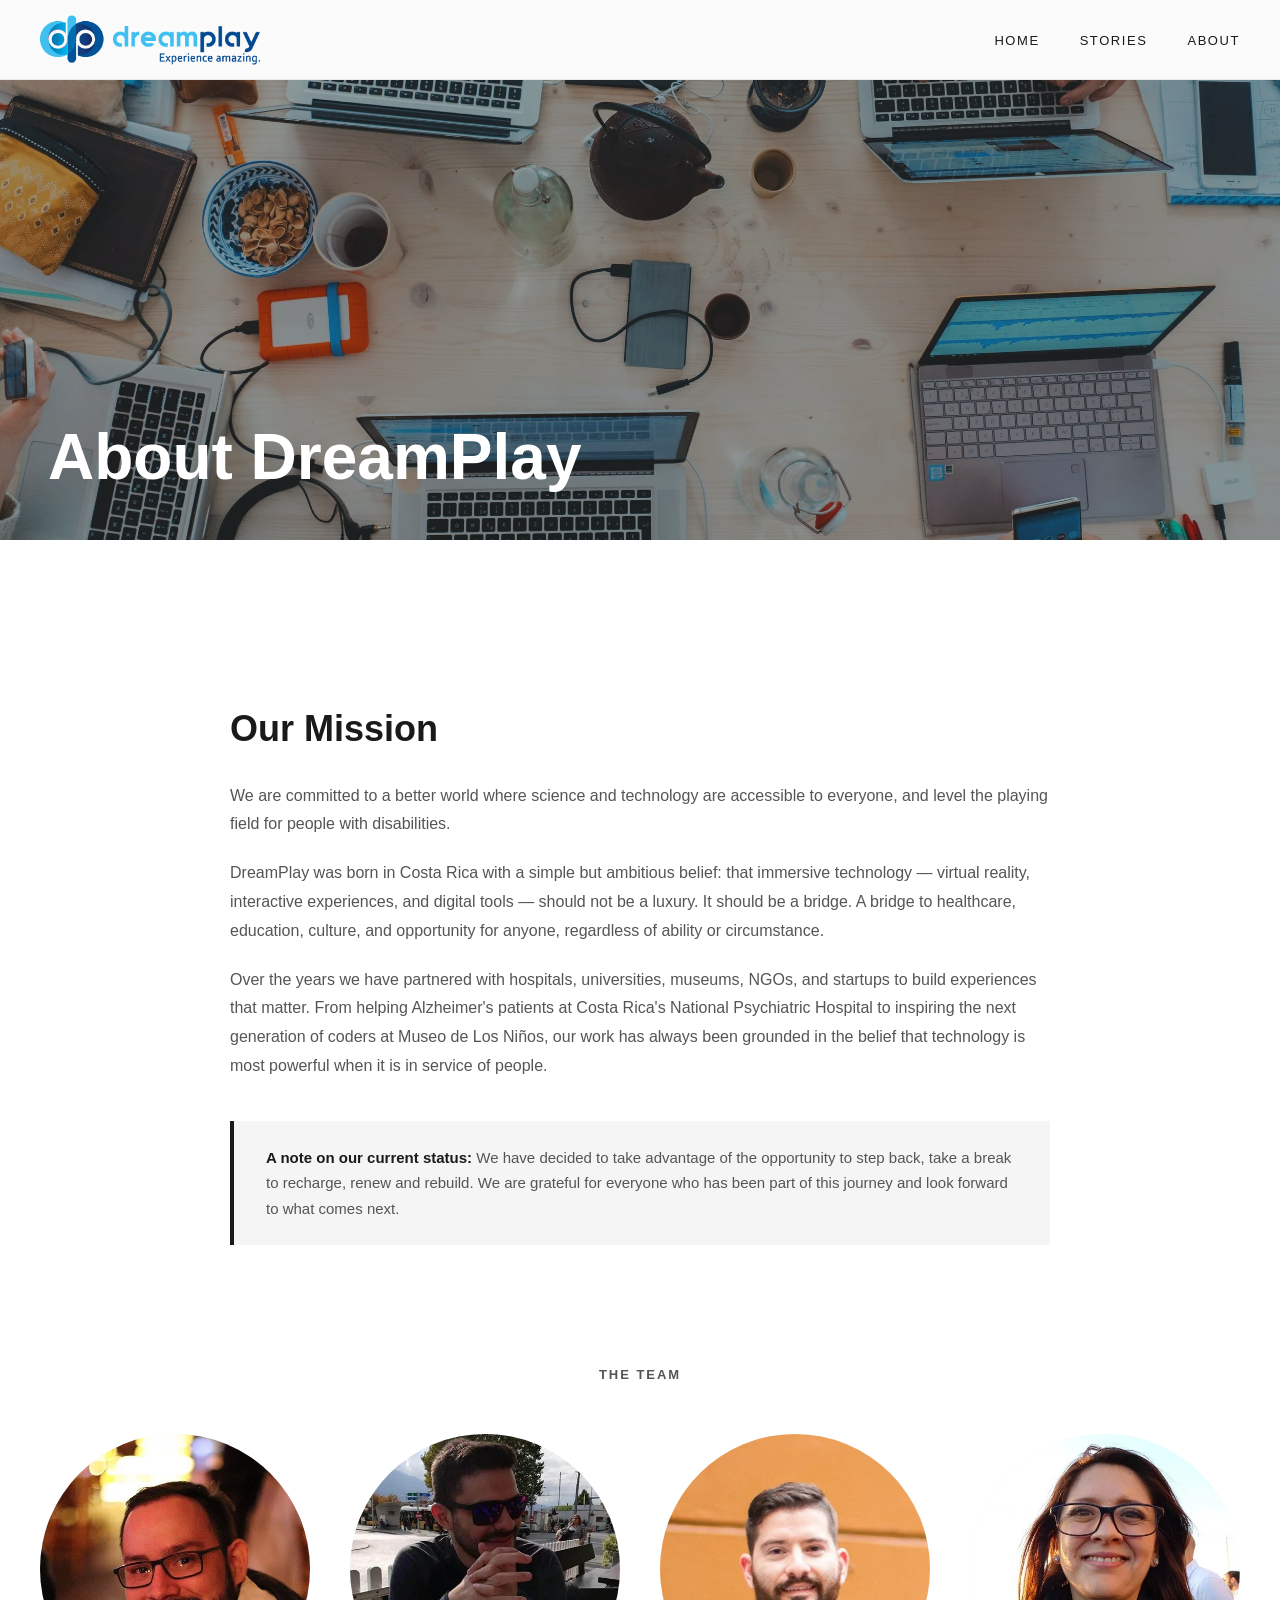
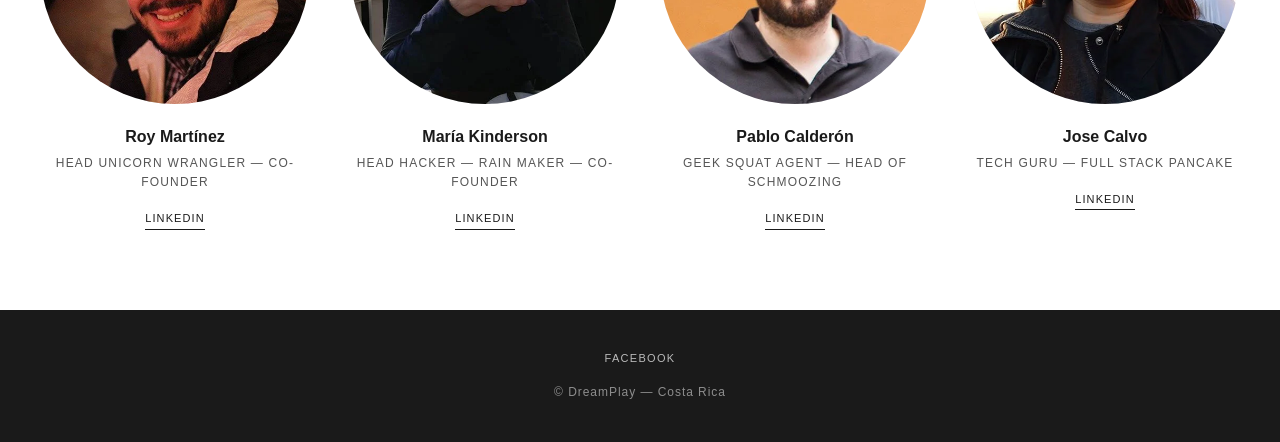
==== about.html @ cca4c224 "first" ====
<!DOCTYPE html>
<html lang="en">
<head>
  <meta charset="UTF-8" />
  <meta name="viewport" content="width=device-width, initial-scale=1.0" />
  <title>About — DreamPlay</title>
  <meta name="description" content="About DreamPlay — a Costa Rica-based team making science and technology accessible to everyone." />
  <link rel="icon" type="image/png" href="images/logo.png" />
  <link rel="stylesheet" href="css/style.css" />
  <style>
    /* About-specific overrides */
    .hiatus-notice {
      background: var(--light-gray);
      border-left: 4px solid var(--black);
      padding: 24px 32px;
      margin: 40px 0;
      font-size: 15px;
      color: var(--gray);
      line-height: 1.7;
    }
    .hiatus-notice strong { color: var(--black); }

  </style>
</head>
<body>

  <!-- HEADER -->
  <header class="site-header">
    <a class="logo" href="index.html">
      <img src="images/logo.png" alt="DreamPlay" />
    </a>
    <nav aria-label="Primary">
      <ul class="site-nav">
        <li><a href="index.html">Home</a></li>
        <li><a href="stories.html">Stories</a></li>
        <li><a href="about.html">About</a></li>
      </ul>
    </nav>
    <button class="hamburger" aria-label="Open menu">
      <span></span><span></span><span></span>
    </button>
  </header>

  <!-- MOBILE NAV -->
  <nav class="mobile-nav" aria-label="Mobile">
    <a href="index.html">Home</a>
    <a href="stories.html">Stories</a>
    <a href="about.html">About</a>
  </nav>

  <!-- HERO -->
  <div class="about-hero" style="padding-top: var(--nav-height);">
    <img src="images/marvin-meyer.jpg" alt="Team at work" />
    <div class="about-hero-overlay">
      <h1>About DreamPlay</h1>
    </div>
  </div>

  <main class="page-content">

    <!-- MISSION -->
    <section class="about-section">
      <h2>Our Mission</h2>
      <p>
        We are committed to a better world where science and technology are accessible to everyone,
        and level the playing field for people with disabilities.
      </p>
      <p>
        DreamPlay was born in Costa Rica with a simple but ambitious belief: that immersive
        technology — virtual reality, interactive experiences, and digital tools — should not be
        a luxury. It should be a bridge. A bridge to healthcare, education, culture, and opportunity
        for anyone, regardless of ability or circumstance.
      </p>
      <p>
        Over the years we have partnered with hospitals, universities, museums, NGOs, and startups
        to build experiences that matter. From helping Alzheimer's patients at Costa Rica's National
        Psychiatric Hospital to inspiring the next generation of coders at Museo de Los Niños, our
        work has always been grounded in the belief that technology is most powerful when it is in
        service of people.
      </p>

      <div class="hiatus-notice">
        <strong>A note on our current status:</strong> We have decided to take advantage of the
        opportunity to step back, take a break to recharge, renew and rebuild. We are grateful for
        everyone who has been part of this journey and look forward to what comes next.
      </div>
    </section>

    <!-- TEAM -->
    <section class="team-section">
      <h2>The Team</h2>
      <div class="team-grid">

        <!-- Roy Martínez -->
        <div class="team-card">
          <div class="avatar">
            <img src="images/team-photo.jpg" alt="Roy Martínez" />
          </div>
          <h3>Roy Martínez</h3>
          <p class="role">Head Unicorn Wrangler &mdash; Co-founder</p>
          <a class="linkedin"
             href="https://www.linkedin.com/in/roymartinezblanco"
             target="_blank" rel="noopener">
            LinkedIn
          </a>
        </div>

        <!-- María Kinderson -->
        <div class="team-card">
          <div class="avatar">
            <img src="images/whatsapp-20201124-a.jpg" alt="María Kinderson" />
          </div>
          <h3>María Kinderson</h3>
          <p class="role">Head Hacker &mdash; Rain Maker &mdash; Co-founder</p>
          <a class="linkedin"
             href="https://www.linkedin.com/in/mkinderson"
             target="_blank" rel="noopener">
            LinkedIn
          </a>
        </div>

        <!-- Pablo Calderón -->
        <div class="team-card">
          <div class="avatar">
            <img src="images/whatsapp-20201124-c.jpg" alt="Pablo Calderón" />
          </div>
          <h3>Pablo Calderón</h3>
          <p class="role">Geek Squat Agent &mdash; Head of Schmoozing</p>
          <a class="linkedin"
             href="https://www.linkedin.com/in/pablo-calderon-73159a67"
             target="_blank" rel="noopener">
            LinkedIn
          </a>
        </div>

        <!-- Jose Calvo -->
        <div class="team-card">
          <div class="avatar">
            <img src="images/whatsapp-20201124-b.jpg" alt="Jose Calvo" />
          </div>
          <h3>Jose Calvo</h3>
          <p class="role">Tech Guru &mdash; Full Stack Pancake</p>
          <a class="linkedin"
             href="https://www.linkedin.com/in/jose-angel-c-25698660"
             target="_blank" rel="noopener">
            LinkedIn
          </a>
        </div>

      </div>
    </section>

  </main>

  <!-- FOOTER -->
  <footer class="site-footer">
    <div class="footer-social">
      <a href="https://www.facebook.com/dreamplaycr" target="_blank" rel="noopener">Facebook</a>
    </div>
    <p>&copy; DreamPlay &mdash; Costa Rica</p>
  </footer>

  <script src="js/main.js"></script>
</body>
</html>
---- css/style.css ----
/* ============================================================
   DreamPlay CR — Self-Hosted Static Site
   ============================================================ */

*, *::before, *::after { box-sizing: border-box; margin: 0; padding: 0; }

:root {
  --black: #1a1a1a;
  --white: #ffffff;
  --gray: #555;
  --light-gray: #f5f5f5;
  --accent: #e8e8e8;
  --font-body: 'Helvetica Neue', Helvetica, Arial, sans-serif;
  --max-width: 2200px;
  --nav-height: 80px;
}

html { scroll-behavior: smooth; }

body {
  font-family: var(--font-body);
  color: var(--black);
  background: var(--white);
  line-height: 1.6;
}

a { color: inherit; text-decoration: none; }
img { display: block; max-width: 100%; }

/* ─── HEADER / NAV ─── */
.site-header {
  position: fixed;
  top: 0; left: 0; right: 0;
  height: var(--nav-height);
  background: rgba(255,255,255,0.95);
  backdrop-filter: blur(6px);
  display: flex;
  align-items: center;
  justify-content: space-between;
  padding: 0 40px;
  z-index: 1000;
  border-bottom: 1px solid var(--accent);
}

.site-header .logo img {
  height: 50px;
  width: auto;
}

.site-nav {
  display: flex;
  gap: 40px;
  list-style: none;
}

.site-nav a {
  font-size: 13px;
  font-weight: 500;
  letter-spacing: 0.12em;
  text-transform: uppercase;
  color: var(--black);
  transition: opacity 0.2s;
}

.site-nav a:hover,
.site-nav a.active { opacity: 0.5; }

.hamburger {
  display: none;
  flex-direction: column;
  gap: 5px;
  cursor: pointer;
  padding: 4px;
}
.hamburger span {
  display: block;
  width: 24px;
  height: 2px;
  background: var(--black);
  transition: all 0.3s;
}

/* ─── MOBILE NAV ─── */
.mobile-nav {
  display: none;
  position: fixed;
  top: var(--nav-height);
  left: 0; right: 0;
  background: var(--white);
  border-bottom: 1px solid var(--accent);
  z-index: 999;
  padding: 24px 40px;
  flex-direction: column;
  gap: 20px;
}
.mobile-nav.open { display: flex; }
.mobile-nav a {
  font-size: 15px;
  font-weight: 500;
  letter-spacing: 0.1em;
  text-transform: uppercase;
}

/* ─── PAGE WRAPPER ─── */
.page-content {
  padding-top: var(--nav-height);
  max-width: var(--max-width);
  margin: 0 auto;
}

/* ─── HOME: GALLERY GRID ─── */
.gallery-section {
  padding: 60px 40px 80px;
}

.gallery-grid {
  columns: 3;
  column-gap: 16px;
}

.gallery-grid .gallery-item {
  break-inside: avoid;
  margin-bottom: 16px;
  overflow: hidden;
  cursor: pointer;
  position: relative;
}

.gallery-grid .gallery-item img {
  width: 100%;
  height: auto;
  display: block;
  transition: transform 0.4s ease;
}

.gallery-grid .gallery-item:hover img {
  transform: scale(1.03);
}

/* ─── LIGHTBOX ─── */
.lightbox {
  display: none;
  position: fixed;
  inset: 0;
  background: rgba(0,0,0,0.92);
  z-index: 2000;
  align-items: center;
  justify-content: center;
  flex-direction: column;
}
.lightbox.open { display: flex; }
.lightbox img {
  max-width: 90vw;
  max-height: 85vh;
  object-fit: contain;
}
.lightbox-close {
  position: fixed;
  top: 24px; right: 32px;
  color: white;
  font-size: 32px;
  cursor: pointer;
  line-height: 1;
  opacity: 0.8;
  transition: opacity 0.2s;
}
.lightbox-close:hover { opacity: 1; }
.lightbox-nav {
  position: fixed;
  top: 50%;
  transform: translateY(-50%);
  color: white;
  font-size: 40px;
  cursor: pointer;
  opacity: 0.7;
  transition: opacity 0.2s;
  user-select: none;
  padding: 16px;
}
.lightbox-nav:hover { opacity: 1; }
.lightbox-prev { left: 16px; }
.lightbox-next { right: 16px; }

/* ─── STORIES PAGE ─── */
.stories-section {
  padding: 60px 40px 80px;
}

.stories-section h1 {
  font-size: 13px;
  letter-spacing: 0.15em;
  text-transform: uppercase;
  color: var(--gray);
  margin-bottom: 48px;
}

.story-card {
  display: grid;
  grid-template-columns: 1fr 1fr;
  gap: 60px;
  align-items: center;
  margin-bottom: 80px;
  padding-bottom: 80px;
  border-bottom: 1px solid var(--accent);
}

.story-card:last-child {
  border-bottom: none;
}

.story-card.reverse { direction: rtl; }
.story-card.reverse > * { direction: ltr; }

.story-image {
  overflow: hidden;
}
.story-image img {
  width: 100%;
  height: 380px;
  object-fit: cover;
  transition: transform 0.4s ease;
}
.story-image:hover img { transform: scale(1.03); }

.story-body { }

.story-tag {
  font-size: 11px;
  letter-spacing: 0.15em;
  text-transform: uppercase;
  color: var(--gray);
  margin-bottom: 12px;
}

.story-body h2 {
  font-size: clamp(22px, 2.5vw, 32px);
  font-weight: 700;
  line-height: 1.25;
  margin-bottom: 16px;
}

.story-body p {
  font-size: 15px;
  color: var(--gray);
  line-height: 1.7;
  margin-bottom: 24px;
}

.story-body .btn {
  display: inline-block;
  font-size: 11px;
  letter-spacing: 0.12em;
  text-transform: uppercase;
  font-weight: 600;
  border-bottom: 2px solid var(--black);
  padding-bottom: 2px;
  transition: opacity 0.2s;
}
.story-body .btn:hover { opacity: 0.5; }

/* ─── QUOTE BANNER ─── */
.quote-banner {
  background: var(--black);
  color: var(--white);
  text-align: center;
  padding: 80px 40px;
}
.quote-banner blockquote {
  font-size: clamp(20px, 3vw, 36px);
  font-weight: 300;
  max-width: 800px;
  margin: 0 auto 16px;
  line-height: 1.4;
}
.quote-banner cite {
  font-size: 12px;
  letter-spacing: 0.15em;
  text-transform: uppercase;
  opacity: 0.6;
}

/* ─── ABOUT PAGE ─── */
.about-hero {
  position: relative;
  height: 60vh;
  min-height: 400px;
  overflow: hidden;
}
.about-hero img {
  width: 100%;
  height: 100%;
  object-fit: cover;
  object-position: center;
}
.about-hero-overlay {
  position: absolute;
  inset: 0;
  background: rgba(0,0,0,0.35);
  display: flex;
  align-items: flex-end;
  padding: 48px;
}
.about-hero-overlay h1 {
  color: white;
  font-size: clamp(32px, 5vw, 64px);
  font-weight: 700;
  line-height: 1.1;
}

.about-section {
  padding: 80px 40px;
  max-width: 900px;
  margin: 0 auto;
}

.about-section h2 {
  font-size: clamp(24px, 3vw, 36px);
  font-weight: 700;
  margin-bottom: 24px;
}

.about-section p {
  font-size: 16px;
  color: var(--gray);
  line-height: 1.8;
  margin-bottom: 20px;
}

.about-section p:last-child { margin-bottom: 0; }

/* ─── TEAM GRID ─── */
.team-section {
  padding: 0 40px 80px;
}
.team-section h2 {
  font-size: 13px;
  letter-spacing: 0.15em;
  text-transform: uppercase;
  color: var(--gray);
  margin-bottom: 48px;
  text-align: center;
}
.team-grid {
  display: grid;
  grid-template-columns: repeat(4, 1fr);
  gap: 40px;
}
.team-card { text-align: center; }
.team-card .avatar {
  width: 100%;
  padding-bottom: 100%;
  position: relative;
  overflow: hidden;
  border-radius: 50%;
  margin-bottom: 20px;
  background: var(--light-gray);
}
.team-card .avatar img {
  position: absolute;
  inset: 0;
  width: 100%;
  height: 100%;
  object-fit: cover;
}
.team-card h3 {
  font-size: 16px;
  font-weight: 700;
  margin-bottom: 4px;
}
.team-card .role {
  font-size: 12px;
  letter-spacing: 0.1em;
  text-transform: uppercase;
  color: var(--gray);
  margin-bottom: 12px;
}
.team-card .linkedin {
  font-size: 11px;
  letter-spacing: 0.1em;
  text-transform: uppercase;
  border-bottom: 1px solid var(--black);
  padding-bottom: 1px;
  display: inline-block;
  transition: opacity 0.2s;
}
.team-card .linkedin:hover { opacity: 0.5; }

/* ─── FOOTER ─── */
.site-footer {
  background: var(--black);
  color: rgba(255,255,255,0.5);
  text-align: center;
  padding: 40px;
  font-size: 12px;
  letter-spacing: 0.08em;
}
.site-footer a {
  color: rgba(255,255,255,0.7);
  transition: color 0.2s;
}
.site-footer a:hover { color: white; }
.footer-social {
  display: flex;
  justify-content: center;
  gap: 24px;
  margin-bottom: 16px;
}
.footer-social a {
  font-size: 11px;
  letter-spacing: 0.12em;
  text-transform: uppercase;
}

/* ─── RESPONSIVE ─── */
@media (max-width: 1024px) {
  .gallery-grid { columns: 2; }
  .story-card { grid-template-columns: 1fr; gap: 32px; }
  .story-card.reverse { direction: ltr; }
  .team-grid { grid-template-columns: repeat(2, 1fr); }
}

@media (max-width: 640px) {
  .site-header { padding: 0 20px; }
  .site-nav { display: none; }
  .hamburger { display: flex; }
  .gallery-grid { columns: 1; }
  .gallery-section,
  .stories-section,
  .team-section { padding-left: 20px; padding-right: 20px; }
  .about-hero-overlay { padding: 24px; }
  .about-section { padding: 48px 20px; }
  .team-grid { grid-template-columns: repeat(2, 1fr); gap: 24px; }
  .story-image img { height: 260px; }
}
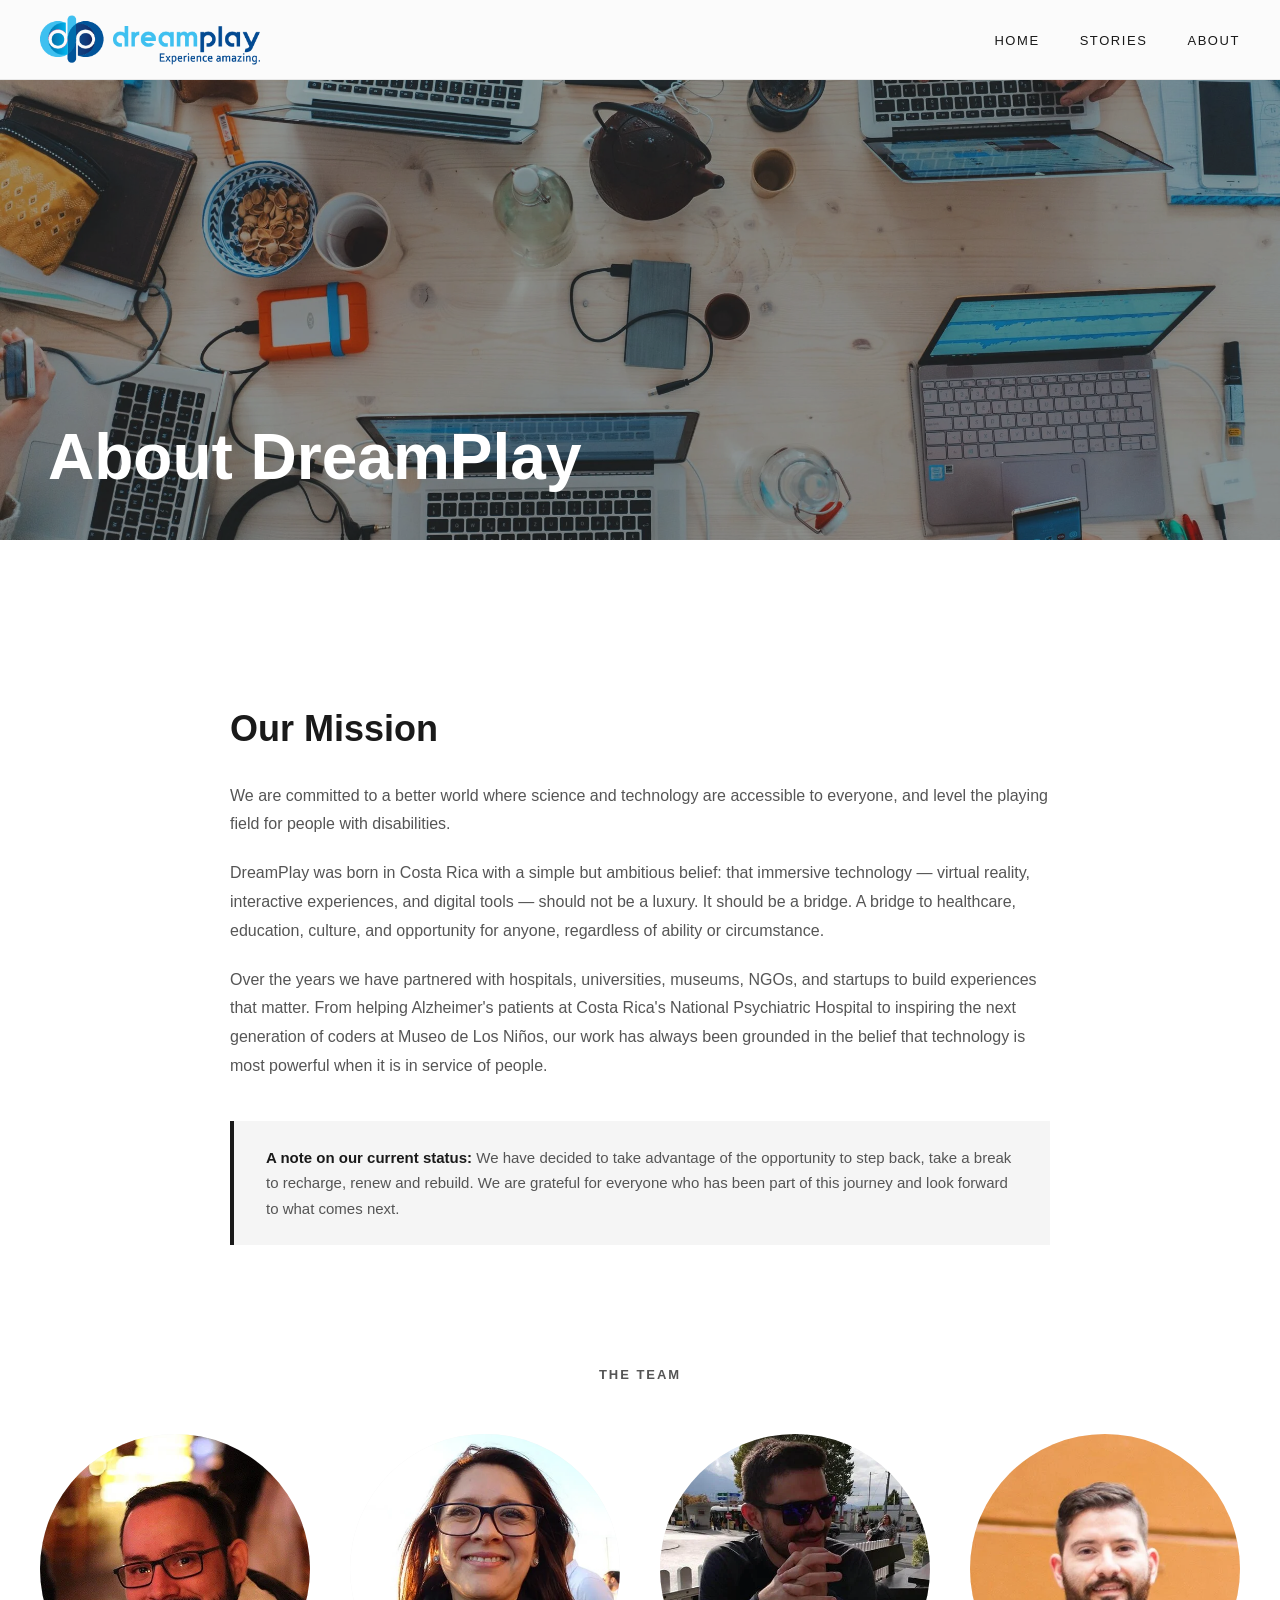
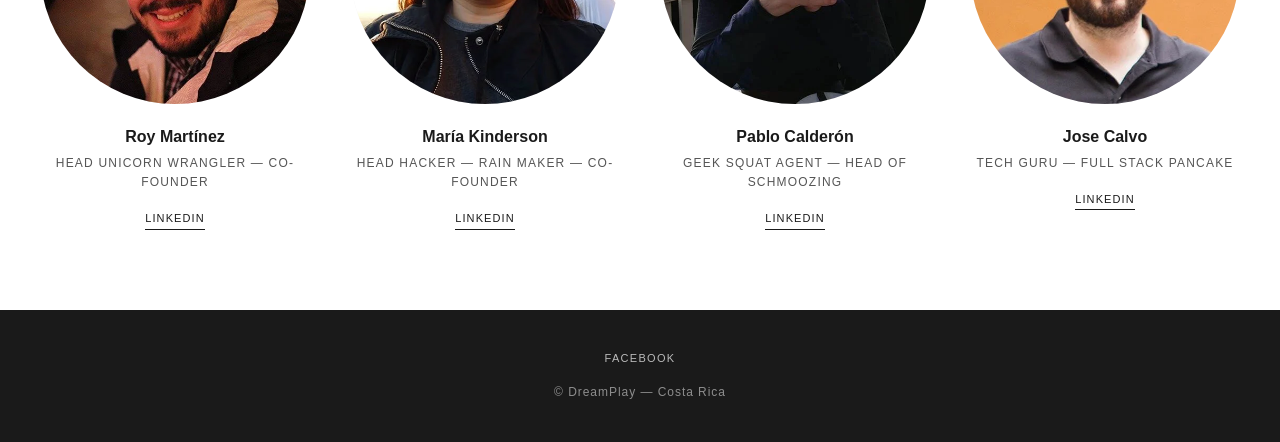
==== commit b3410fea: "fix: about images" ====
--- a/about.html
+++ b/about.html
@@ -108,7 +108,7 @@
         <!-- María Kinderson -->
         <div class="team-card">
           <div class="avatar">
-            <img src="images/whatsapp-20201124-a.jpg" alt="María Kinderson" />
+            <img src="images/whatsapp-20201124-b.jpg" alt="María Kinderson" />
           </div>
           <h3>María Kinderson</h3>
           <p class="role">Head Hacker &mdash; Rain Maker &mdash; Co-founder</p>
@@ -122,7 +122,7 @@
         <!-- Pablo Calderón -->
         <div class="team-card">
           <div class="avatar">
-            <img src="images/whatsapp-20201124-c.jpg" alt="Pablo Calderón" />
+            <img src="images/whatsapp-20201124-a.jpg" alt="Pablo Calderón" />
           </div>
           <h3>Pablo Calderón</h3>
           <p class="role">Geek Squat Agent &mdash; Head of Schmoozing</p>
@@ -136,7 +136,7 @@
         <!-- Jose Calvo -->
         <div class="team-card">
           <div class="avatar">
-            <img src="images/whatsapp-20201124-b.jpg" alt="Jose Calvo" />
+            <img src="images/whatsapp-20201124-c.jpg" alt="Jose Calvo" />
           </div>
           <h3>Jose Calvo</h3>
           <p class="role">Tech Guru &mdash; Full Stack Pancake</p>
